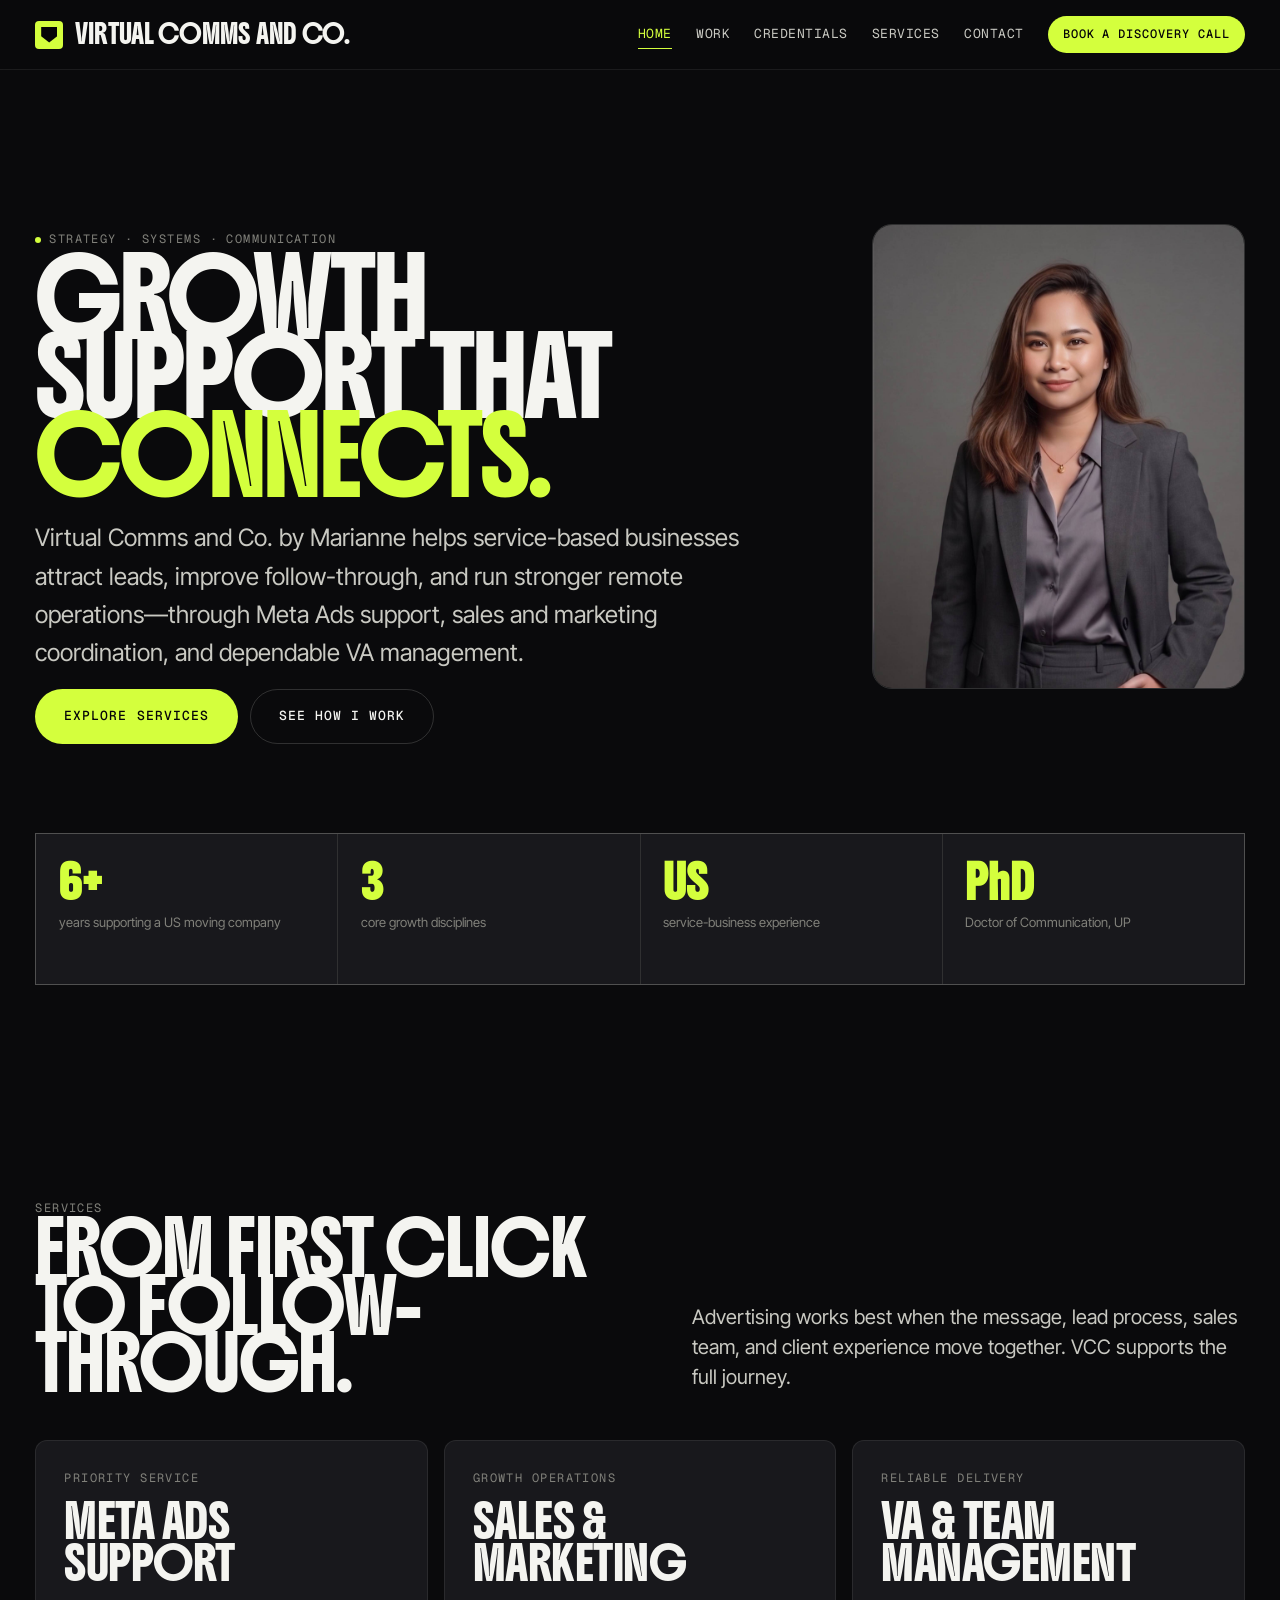
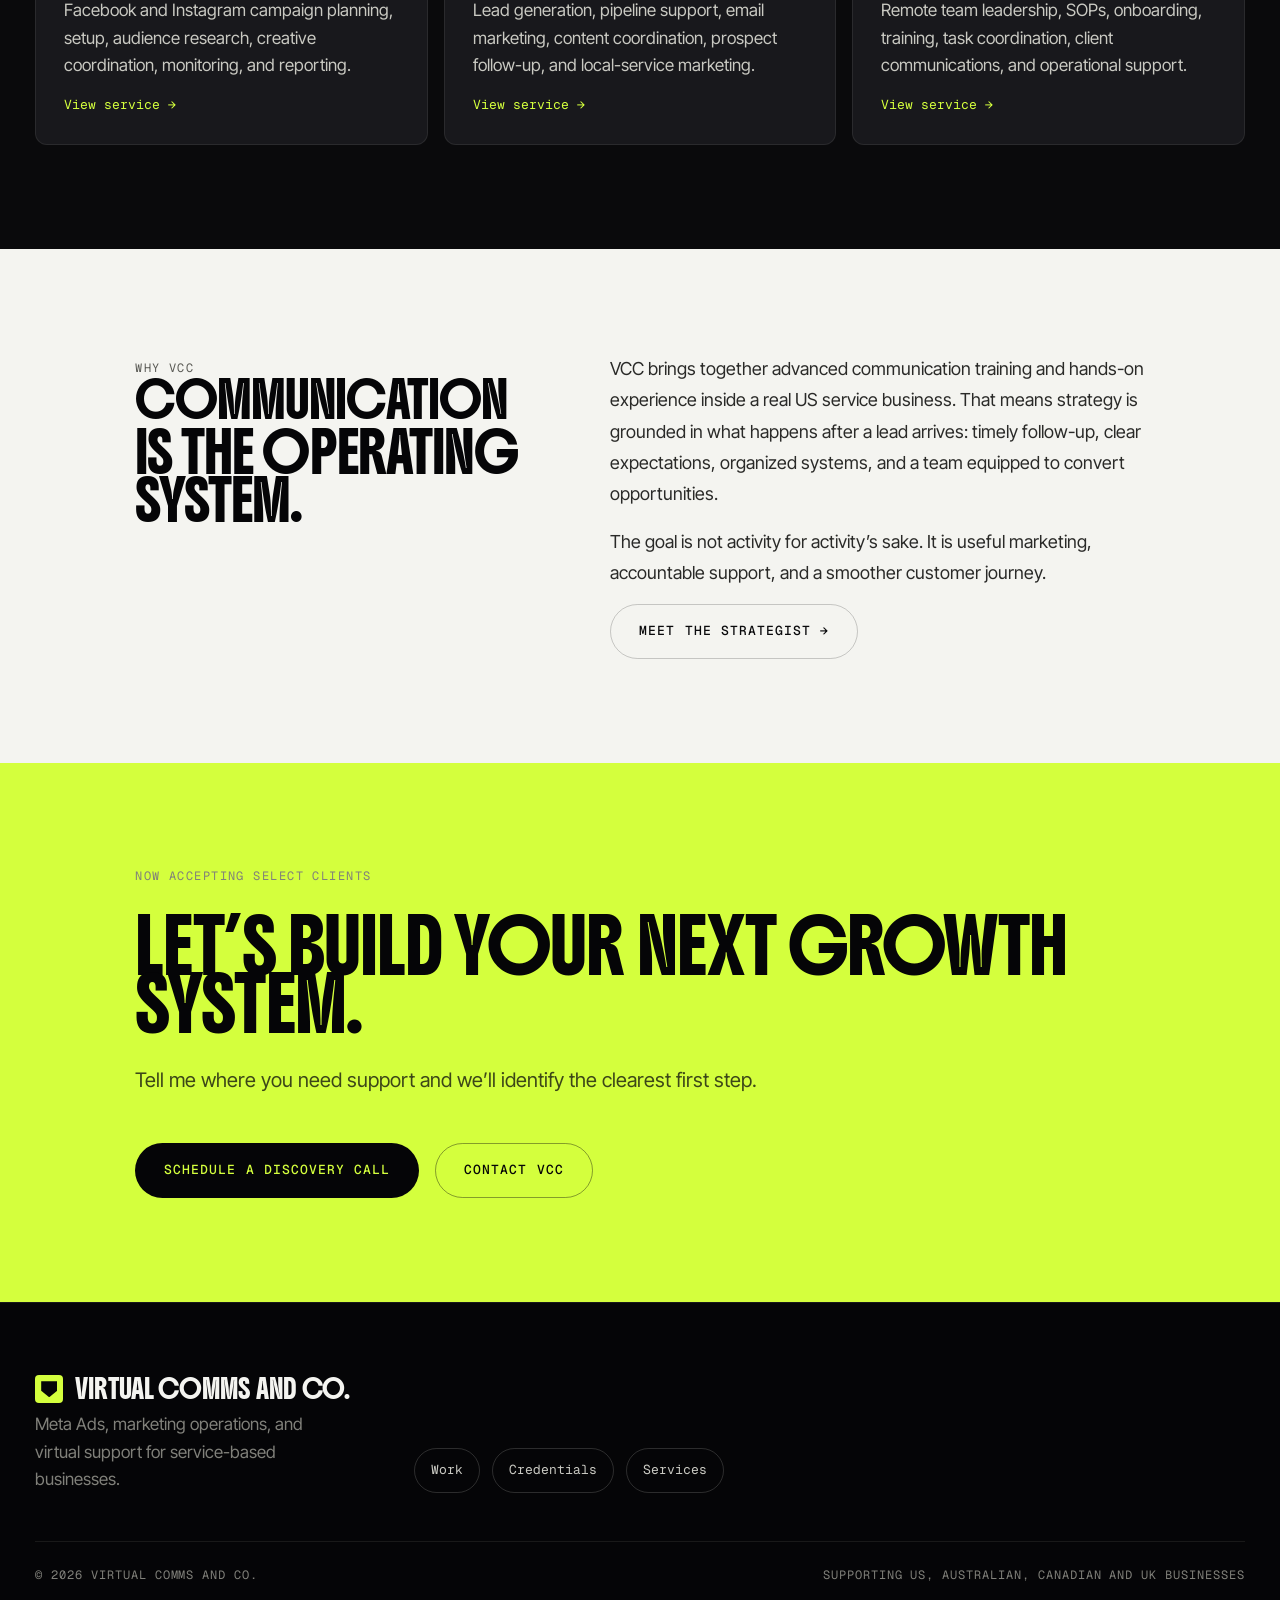
==== index.html @ 88d4335c "Virtual Comms and Co Website Virtual Comms and Co. by Marianne helps service-based businesses attrac" ====
<!doctype html><html lang="en"><head>
<meta charset="utf-8"><meta name="viewport" content="width=device-width,initial-scale=1">
<title>Virtual Comms and Co. | Meta Ads, Marketing & VA Support</title>
<meta name="description" content="Virtual Comms and Co. by Marianne helps service businesses grow through Meta Ads support, sales and marketing operations, lead generation, and reliable virtual assistance.">
<link rel="preconnect" href="https://fonts.googleapis.com"><link rel="preconnect" href="https://fonts.gstatic.com" crossorigin>
<link rel="stylesheet" href="https://fonts.googleapis.com/css2?family=Boldonse&family=Inter+Tight:wght@400;500;600;700&family=Geist+Mono:wght@400;500&display=swap">
<link rel="stylesheet" href="assets/css/styles.css?v=18"></head><body>
<a class="skip-link" href="#main">Skip to content</a>
<header class="site-header"><div class="container container--wide"><nav class="nav" aria-label="Primary">
<a class="brand" href="index.html"><span class="brand-mark" aria-hidden="true"></span> Virtual Comms and Co.</a>
<div class="nav-links"><a href="index.html" aria-current="page">Home</a><a href="work.html">Work</a><a href="studio.html">Credentials</a><a href="services.html">Services</a><a href="contact.html">Contact</a></div>
<div class="nav-cta-row"><a href="services.html#inquiry" class="btn btn--primary btn--sm">Book a discovery call</a><button class="nav-toggle" aria-label="Open menu" aria-expanded="false" aria-controls="mobile-drawer"><span aria-hidden="true"></span></button></div>
</nav></div></header>
<div class="mobile-drawer" id="mobile-drawer" aria-hidden="true"><button class="drawer-close" aria-label="Close menu">Close</button><a href="index.html">Home</a><a href="work.html">Work</a><a href="studio.html">Credentials</a><a href="services.html">Services</a><a href="contact.html">Contact</a></div>
<main id="main">
<section class="vcc-hero home-hero"><div class="container container--wide"><div class="vcc-hero-grid">
<div><span class="eyebrow"><span class="dot"></span>Strategy · systems · communication</span><h1 class="vcc-title">Growth support that <span class="lime">connects.</span></h1><p class="vcc-lead">Virtual Comms and Co. by Marianne helps service-based businesses attract leads, improve follow-through, and run stronger remote operations—through Meta Ads support, sales and marketing coordination, and dependable VA management.</p><div class="hero-cta-row"><a class="btn btn--primary btn--lg" href="services.html">Explore services</a><a class="btn btn--ghost btn--lg" href="work.html">See how I work</a></div></div>
<aside class="vcc-visual"><img class="vcc-hero-photo" src="assets/img/work-still-1.jpg" alt="Professional portrait of Marianne Cabral in a charcoal suit"><div class="vcc-proof" aria-label="Experience highlights"><div><strong>6+</strong><span>years supporting a US moving company</span></div><div><strong>3</strong><span>core growth disciplines</span></div><div><strong>US</strong><span>service-business experience</span></div><div><strong>PhD</strong><span>Doctor of Communication, UP</span></div></div></aside>
</div></div></section>
<section><div class="container container--wide"><div class="section-head"><div><span class="eyebrow">Services</span><h2>From first click<br>to follow-through.</h2></div><p class="lede">Advertising works best when the message, lead process, sales team, and client experience move together. VCC supports the full journey.</p></div>
<div class="vcc-card-grid">
<a class="vcc-card reveal" href="services.html#meta"><span class="label">Priority service</span><h3>Meta Ads Support</h3><p>Facebook and Instagram campaign planning, setup, audience research, creative coordination, monitoring, and reporting.</p><span class="card-link">View service →</span></a>
<a class="vcc-card reveal" href="services.html#marketing"><span class="label">Growth operations</span><h3>Sales & Marketing</h3><p>Lead generation, pipeline support, email marketing, content coordination, prospect follow-up, and local-service marketing.</p><span class="card-link">View service →</span></a>
<a class="vcc-card reveal" href="services.html#va"><span class="label">Reliable delivery</span><h3>VA & Team Management</h3><p>Remote team leadership, SOPs, onboarding, training, task coordination, client communications, and operational support.</p><span class="card-link">View service →</span></a>
</div></div></section>
<section class="tile-section"><div class="container container--narrow"><div class="chapter-grid"><div><span class="label">Why VCC</span><h2 class="communication-heading"><span class="keep-word">Communication</span><span class="heading-line">is the operating system.</span></h2></div><div class="chapter-body"><p>VCC brings together advanced communication training and hands-on experience inside a real US service business. That means strategy is grounded in what happens after a lead arrives: timely follow-up, clear expectations, organized systems, and a team equipped to convert opportunities.</p><p>The goal is not activity for activity’s sake. It is useful marketing, accountable support, and a smoother customer journey.</p><a class="btn btn--ghost-on-tile btn--lg" href="studio.html">Meet the strategist →</a></div></div></div></section>
<section class="closing-cta"><div class="container container--narrow"><span class="label">Now accepting select clients</span><h2>Let’s build your next growth system.</h2><p class="lede">Tell me where you need support and we’ll identify the clearest first step.</p><div class="cta-row"><a class="btn btn--dark btn--lg" href="services.html#inquiry">Schedule a discovery call</a><a class="btn btn--ghost btn--lg" href="contact.html">Contact VCC</a></div></div></section>
</main>
<footer class="site-footer"><div class="container container--wide"><div class="footer-top"><div><span class="brand"><span class="brand-mark"></span> Virtual Comms and Co.</span><p class="vcc-footer-note">Meta Ads, marketing operations, and virtual support for service-based businesses.</p></div><div class="tool-cloud"><a class="tool-chip" href="work.html">Work</a><a class="tool-chip" href="studio.html">Credentials</a><a class="tool-chip" href="services.html">Services</a></div></div><div class="footer-bottom"><span>© 2026 Virtual Comms and Co.</span><span>Supporting US, Australian, Canadian and UK businesses</span></div></div></footer>
<script src="assets/js/site.js?v=3" defer></script></body></html>
---- assets/css/styles.css ----
/* ============================================================================
   Brivon — Modern Photography Studio HTML Template
   Free template by html.design.
   Visual direction: editorial-brutalist photography studio. Near-black ground
   throughout (#0A0A0C), paper-ivory text (#F4F4F0), one electric lime accent
   (#D4FF3D) used sparingly on tags, hover states, and signature micro-elements.
   Display in Boldonse (heavy condensed display, line-height 1.25), body in
   Inter Tight, captions in Geist Mono. Designed for commercial photographers,
   editorial studios, documentary teams, and visual-arts producers.
   No editorial serif, no cream zone, no warm earth — palette is intentionally
   cool-dark with one saturated accent.
   ============================================================================ */

/* ---------- 1. Tokens ---------------------------------------------------- */
:root {
  /* Palette — charcoal ground + electric lime accent.
     Distinct from every shipped html.design template. */
  --ink-000:        #050507;          /* deepest — used behind hero photo */
  --ink-deep:       #0A0A0C;          /* primary surface, body bg */
  --ink:            #111114;          /* default cards / sections */
  --ink-card:       #18181C;          /* elevated card body */
  --ink-elev:       #232328;          /* hover / next elevation */
  --ink-line:       rgba(244, 244, 240, 0.08);
  --ink-line-soft:  rgba(244, 244, 240, 0.04);
  --ink-rule:       rgba(244, 244, 240, 0.16);

  --paper:          #F4F4F0;          /* primary text on dark */
  --paper-soft:     #C9C9C2;          /* secondary text */
  --paper-mute:     #80807A;          /* tertiary / captions */
  --paper-deep:     #5A5A55;          /* hairlines / quiet labels */
  --paper-tile:     #F4F4F0;          /* reverse-tile background */
  --paper-tile-2:   #E5E5DE;          /* alt reverse tile */

  --lime:           #D4FF3D;          /* signature accent — electric lime */
  --lime-soft:      #E2FF73;          /* lighter variant */
  --lime-deep:      #9CCB1F;          /* hover / pressed */
  --lime-glow:      rgba(212, 255, 61, 0.20);

  --cobalt:         #1A2EFF;          /* tiny secondary — used once on prints CTA hover only */

  /* Semantic surfaces */
  --bg:             var(--ink-deep);
  --bg-alt:         var(--ink-000);
  --bg-card:        var(--ink-card);
  --bg-elev:        var(--ink-elev);
  --bg-tile:        var(--paper-tile);   /* reverse-mode sections */

  --fg:             var(--paper);
  --fg-soft:        var(--paper-soft);
  --fg-mute:        var(--paper-mute);
  --fg-deep:        var(--paper-deep);
  --fg-on-tile:     var(--ink-deep);
  --fg-on-tile-mute:#5A5A55;

  --rule:           var(--ink-line);
  --rule-strong:    var(--ink-rule);
  --rule-lime:      rgba(212, 255, 61, 0.35);

  --primary:        var(--lime);
  --primary-deep:   var(--lime-deep);
  --accent:         var(--lime);

  /* Typography — Boldonse display, Inter Tight body, Geist Mono captions.
     Per memory: Boldonse needs line-height 1.25 minimum, never below 1.15. */
  --font-display:   'Boldonse', 'Inter Tight', system-ui, -apple-system, sans-serif;
  --font-body:      'Inter Tight', system-ui, -apple-system, 'Segoe UI', Roboto, sans-serif;
  --font-mono:      'Geist Mono', 'IBM Plex Mono', ui-monospace, 'SF Mono', Menlo, Consolas, monospace;

  --text-xs:    0.75rem;
  --text-sm:    0.8125rem;
  --text-base:  clamp(1rem, 0.94rem + 0.28vw, 1.0625rem);
  --text-lg:    clamp(1.125rem, 1rem + 0.45vw, 1.25rem);
  --text-xl:    clamp(1.25rem, 1.1rem + 0.6vw, 1.5rem);
  --text-2xl:   clamp(1.5rem, 1.25rem + 0.95vw, 2rem);
  --text-3xl:   clamp(1.875rem, 1.45rem + 1.7vw, 2.75rem);
  --text-4xl:   clamp(2.5rem, 1.75rem + 2.6vw, 4rem);
  --text-5xl:   clamp(2.8rem, 1.9rem + 3.4vw, 4.75rem);
  --text-mega:  clamp(2.5rem, 1.6rem + 3vw, 4.5rem);

  /* Spacing */
  --space-1:  0.25rem;
  --space-2:  0.5rem;
  --space-3:  0.75rem;
  --space-4:  1rem;
  --space-5:  1.5rem;
  --space-6:  2rem;
  --space-7:  3rem;
  --space-8:  4.5rem;
  --space-9:  6.5rem;
  --space-10: 9rem;
  --space-11: 12rem;

  --radius-xs:  4px;
  --radius-sm:  8px;
  --radius:     12px;
  --radius-lg:  20px;
  --radius-xl:  28px;
  --radius-2xl: 40px;
  --radius-full: 999px;

  --container:        1340px;
  --container-wide:   1480px;
  --container-narrow: 1080px;
  --gutter:           clamp(1.25rem, 1rem + 1.5vw, 2.25rem);

  --shadow-xs:  0 1px 2px rgba(0, 0, 0, 0.45);
  --shadow-sm:  0 4px 12px rgba(0, 0, 0, 0.4);
  --shadow:     0 16px 36px -12px rgba(0, 0, 0, 0.55);
  --shadow-md:  0 24px 56px -18px rgba(0, 0, 0, 0.55);
  --shadow-lg:  0 48px 96px -32px rgba(0, 0, 0, 0.6);
  --shadow-lime: 0 22px 60px -22px rgba(212, 255, 61, 0.25);

  --ease-out:    cubic-bezier(0.16, 1, 0.3, 1);
  --ease-in-out: cubic-bezier(0.65, 0, 0.35, 1);
  --dur-fast:   180ms;
  --dur-base:   320ms;
  --dur-slow:   620ms;
}

/* VCC portfolio additions */
.vcc-hero { padding-top: clamp(7rem, 12vw, 11rem); }
.vcc-hero-grid { display:grid; grid-template-columns:minmax(0,1.35fr) minmax(280px,.65fr); gap:var(--space-8); align-items:end; }
.vcc-title { font-family:var(--font-display); font-size:clamp(3rem,8vw,7.8rem); line-height:1.03; letter-spacing:-.045em; margin:.5rem 0 1.5rem; }
.vcc-title .lime { color:var(--lime); }
.vcc-lead { max-width:760px; font-size:var(--text-xl); color:var(--fg-soft); }
.vcc-proof { display:grid; grid-template-columns:repeat(2,1fr); gap:1px; background:var(--rule-strong); border:1px solid var(--rule-strong); }
.vcc-proof div { background:var(--ink-card); padding:1.4rem; }
.vcc-proof strong { display:block; font-family:var(--font-display); font-size:2rem; color:var(--lime); }
.vcc-proof span { color:var(--fg-mute); font-size:var(--text-sm); }
.vcc-visual { display:grid; gap:1rem; min-width:0; }
.vcc-hero-photo { width:100%; height:clamp(360px,50vw,620px); object-fit:cover; object-position:center 25%; border-radius:var(--radius-lg); border:1px solid var(--rule-strong); }
.vcc-card-grid { display:grid; grid-template-columns:repeat(3,minmax(0,1fr)); gap:1rem; }
.vcc-card { display:flex; flex-direction:column; min-height:300px; padding:1.75rem; background:var(--ink-card); border:1px solid var(--rule); border-radius:var(--radius); transition:transform var(--dur-base) var(--ease-out), border-color var(--dur-base); }
.vcc-card:hover { transform:translateY(-4px); border-color:var(--rule-lime); }
.vcc-card h3 { margin:.8rem 0; font-size:var(--text-2xl); }
.vcc-card p { color:var(--fg-soft); }
.vcc-card .card-link { margin-top:auto; color:var(--lime); font-family:var(--font-mono); font-size:var(--text-sm); }
.service-choice { position:relative; cursor:pointer; }
.service-choice input { position:absolute; opacity:0; pointer-events:none; }
.service-choice:has(input:checked) { border-color:var(--lime); box-shadow:0 0 0 2px var(--lime-glow); }
.service-choice:has(input:checked)::after { content:'Selected'; position:absolute; top:1rem; right:1rem; padding:.3rem .6rem; border-radius:999px; background:var(--lime); color:var(--ink); font:500 .7rem var(--font-mono); text-transform:uppercase; }
.vcc-split { display:grid; grid-template-columns:.8fr 1.2fr; gap:var(--space-8); align-items:start; }
.vcc-list { list-style:none; padding:0; margin:0; border-top:1px solid var(--rule-strong); }
.vcc-list li { display:grid; grid-template-columns:2rem 1fr; gap:1rem; padding:1.25rem 0; border-bottom:1px solid var(--rule); }
.vcc-list b { color:var(--lime); font-family:var(--font-mono); }
.testimonial-grid { display:grid; grid-template-columns:repeat(2,1fr); gap:1rem; }
.testimonial { padding:2rem; border-radius:var(--radius); background:var(--paper-tile); color:var(--ink); }
.testimonial blockquote { margin:0 0 1.5rem; font-size:var(--text-xl); line-height:1.45; }
.testimonial cite { font:500 var(--text-sm) var(--font-mono); text-transform:uppercase; }
.review-gallery { display:grid; grid-template-columns:repeat(3,minmax(0,1fr)); gap:1rem; align-items:start; }
.review-card { margin:0; min-width:0; border:1px solid var(--rule); border-radius:var(--radius); overflow:hidden; background:var(--ink-card); }
.review-card img { width:100%; height:auto; object-fit:contain; background:var(--ink-card); }
.review-card figcaption { padding:1rem; color:var(--fg-soft); font-size:var(--text-sm); }
.review-card--wide { grid-column:span 2; }
.review-card--wide img { width:100%; }
.review-crop { position:relative; overflow:hidden; background:#fff; }
.review-crop img { position:absolute; left:0; width:100%; max-width:none; height:auto; object-fit:initial; }
.crop--robin { aspect-ratio:3.45; }
.crop--robin img { top:0; transform:translateY(-48%); }
.crop--jeff { aspect-ratio:3.55; }
.crop--jeff img { top:0; transform:translateY(-8%); }
.crop--jerome { aspect-ratio:3.15; }
.crop--jerome img { top:0; transform:translateY(-51%); }
.crop--jessica { aspect-ratio:2.65; }
.crop--jessica img { top:0; transform:translateY(-7%); }
.crop--stuart { aspect-ratio:2.45; }
.crop--stuart img { top:0; transform:translateY(-7%); }
.tool-cloud { display:flex; flex-wrap:wrap; gap:.65rem; }
.tool-chip { padding:.65rem .9rem; border:1px solid var(--rule-strong); border-radius:999px; color:var(--fg-soft); font-family:var(--font-mono); font-size:var(--text-sm); }
.credential-grid { display:grid; grid-template-columns:repeat(2,1fr); gap:1rem; }
.credential { padding:1.5rem; border-left:3px solid var(--lime); background:var(--ink-card); }
.credential small { color:var(--fg-mute); font-family:var(--font-mono); }
.brand-logo { width:min(250px,55vw); margin-bottom:1.5rem; }
.logo-grid { display:grid; grid-template-columns:repeat(4,minmax(0,1fr)); gap:1rem; }
.logo-card { min-height:150px; padding:1rem; display:flex; flex-direction:column; justify-content:center; align-items:center; gap:.8rem; text-align:center; border:1px solid var(--rule); border-radius:var(--radius); background:var(--paper); color:var(--ink); }
.logo-card img { width:100%; height:72px; object-fit:contain; }
.logo-card span { font:500 var(--text-xs) var(--font-mono); text-transform:uppercase; }
.certificate-list { display:grid; grid-template-columns:repeat(2,1fr); gap:.75rem; }
.certificate-link { display:flex; justify-content:space-between; gap:1rem; padding:1rem 1.2rem; border:1px solid var(--rule); border-radius:var(--radius-xs); color:var(--fg-soft); }
.certificate-link span:first-child { min-width:0; overflow-wrap:anywhere; }
.certificate-link:hover { border-color:var(--lime); color:var(--lime); }
.inquiry-wrap { display:grid; grid-template-columns:.8fr 1.2fr; gap:var(--space-7); align-items:start; }
.vcc-form { padding:clamp(1.5rem,4vw,3rem); background:var(--ink-card); border:1px solid var(--rule-strong); border-radius:var(--radius-lg); }
.form-grid { display:grid; grid-template-columns:repeat(2,1fr); gap:1rem; }
.field { display:flex; flex-direction:column; gap:.45rem; }
.field--full { grid-column:1/-1; }
.field label { font:500 var(--text-xs) var(--font-mono); letter-spacing:.08em; text-transform:uppercase; color:var(--fg-mute); }
.field input,.field select,.field textarea { width:100%; padding:.9rem 1rem; border:1px solid var(--rule-strong); border-radius:var(--radius-xs); background:var(--ink); color:var(--fg); }
.field textarea { min-height:140px; resize:vertical; }
.form-note,.form-status { color:var(--fg-mute); font-size:var(--text-sm); }
.form-status { color:var(--lime); min-height:1.5em; }
.vcc-footer-note { max-width:480px; color:var(--fg-mute); }
@media (max-width:900px) {
  .vcc-hero-grid,.vcc-split,.inquiry-wrap { grid-template-columns:1fr; }
  .vcc-card-grid { grid-template-columns:1fr 1fr; }
  .logo-grid { grid-template-columns:repeat(3,1fr); }
  .review-gallery { grid-template-columns:repeat(2,1fr); }
}
@media (max-width:620px) {
  .vcc-card-grid,.testimonial-grid,.credential-grid,.form-grid { grid-template-columns:1fr; }
  .field--full { grid-column:auto; }
  .vcc-card { min-height:250px; }
  .logo-grid,.certificate-list { grid-template-columns:1fr 1fr; }
  .review-gallery { grid-template-columns:1fr; }
  .review-card--wide { grid-column:auto; }
  .vcc-title { overflow-wrap:anywhere; }
}

/* ---------- 2. Reset / base --------------------------------------------- */
*, *::before, *::after { box-sizing: border-box; }
html { -webkit-text-size-adjust: 100%; scroll-behavior: smooth; background: var(--bg); }
body {
  margin: 0;
  background: var(--bg);
  color: var(--fg);
  font-family: var(--font-body);
  font-size: var(--text-base);
  line-height: 1.6;
  -webkit-font-smoothing: antialiased;
  -moz-osx-font-smoothing: grayscale;
  text-rendering: optimizeLegibility;
}
img, svg, video { max-width: 100%; height: auto; display: block; }
a { color: inherit; text-decoration: none; }
button { font: inherit; cursor: pointer; background: none; border: 0; color: inherit; }
input, textarea, select { font: inherit; color: inherit; }
:focus-visible {
  outline: 2px solid var(--lime);
  outline-offset: 3px;
  border-radius: 2px;
}

::selection { background: var(--lime); color: var(--ink-000); }

.skip-link {
  position: absolute; left: -9999px; top: 0;
  background: var(--lime); color: var(--ink-000);
  padding: var(--space-3) var(--space-5);
  font-family: var(--font-mono);
  font-size: var(--text-sm);
  z-index: 999;
}
.skip-link:focus { left: var(--space-4); top: var(--space-4); }

/* ---------- 3. Layout ---------------------------------------------------- */
.container {
  width: 100%;
  max-width: var(--container);
  margin-inline: auto;
  padding-inline: var(--gutter);
}
.container--wide   { max-width: var(--container-wide); }
.container--narrow { max-width: var(--container-narrow); }

section { padding-block: var(--space-9); }
section.compact  { padding-block: var(--space-7); }
section.snug     { padding-block: var(--space-8); }

.grid { display: grid; gap: var(--space-6); }
.flex { display: flex; }
.center-row { display: flex; align-items: center; gap: var(--space-4); }

/* ---------- 4. Typography ----------------------------------------------- */
.eyebrow {
  font-family: var(--font-mono);
  font-size: var(--text-xs);
  letter-spacing: 0.12em;
  text-transform: uppercase;
  color: var(--fg-mute);
  display: inline-flex;
  align-items: center;
  gap: var(--space-2);
}
.eyebrow .dot {
  width: 6px; height: 6px;
  background: var(--lime);
  border-radius: 50%;
  display: inline-block;
}
.eyebrow--on-tile { color: var(--fg-on-tile-mute); }

h1, h2, h3, h4 {
  font-family: var(--font-display);
  font-weight: 400;
  letter-spacing: -0.015em;
  margin: 0;
  /* Per memory: Boldonse-class display fonts require >= 1.2 line-height. */
  line-height: 1.25;
  text-transform: uppercase;
}
h1 { font-size: var(--text-5xl); line-height: 1.22; }
h2 { font-size: var(--text-4xl); line-height: 1.25; }
h3 { font-size: var(--text-2xl); line-height: 1.3; }
h4 { font-size: var(--text-xl); line-height: 1.32; }

p { margin: 0 0 var(--space-4); }
p:last-child { margin-bottom: 0; }

.lede {
  font-size: var(--text-lg);
  line-height: 1.5;
  color: var(--fg-soft);
  max-width: 62ch;
}

.mono {
  font-family: var(--font-mono);
  font-size: var(--text-sm);
  letter-spacing: 0.04em;
}

.label {
  font-family: var(--font-mono);
  font-size: var(--text-xs);
  text-transform: uppercase;
  letter-spacing: 0.12em;
  color: var(--fg-mute);
}
.label--lime { color: var(--lime); }

/* ---------- 5. Header / Nav --------------------------------------------- */
.site-header {
  position: sticky;
  top: 0;
  z-index: 50;
  background: rgba(10, 10, 12, 0.78);
  backdrop-filter: saturate(140%) blur(14px);
  -webkit-backdrop-filter: saturate(140%) blur(14px);
  border-bottom: 1px solid var(--rule);
}
.nav {
  display: flex;
  align-items: center;
  gap: var(--space-5);
  padding-block: var(--space-4);
}
.brand {
  display: inline-flex;
  align-items: center;
  gap: var(--space-3);
  font-family: var(--font-display);
  font-size: 1.125rem;
  letter-spacing: -0.005em;
  text-transform: uppercase;
}
.brand-mark {
  width: 28px; height: 28px;
  background: var(--lime);
  display: inline-block;
  position: relative;
  border-radius: 4px;
}
.brand-mark::after {
  content: '';
  position: absolute;
  inset: 6px;
  background: var(--ink-000);
  clip-path: polygon(0 0, 100% 0, 100% 60%, 50% 100%, 0 60%);
}
.nav-links {
  display: flex;
  gap: var(--space-5);
  margin-inline-start: auto;
  font-family: var(--font-mono);
  font-size: var(--text-sm);
  letter-spacing: 0.04em;
  text-transform: uppercase;
}
.nav-links a {
  color: var(--fg-soft);
  padding-block: 4px;
  border-bottom: 1px solid transparent;
  transition: color var(--dur-fast) var(--ease-out), border-color var(--dur-fast) var(--ease-out);
}
.nav-links a:hover { color: var(--fg); border-bottom-color: var(--lime); }
.nav-links a[aria-current="page"] { color: var(--lime); border-bottom-color: var(--lime); }
.nav-cta-row { display: flex; gap: var(--space-3); align-items: center; }
.nav-toggle {
  display: none;
  width: 40px; height: 40px;
  align-items: center; justify-content: center;
  border: 1px solid var(--rule-strong);
  border-radius: 8px;
}
.nav-toggle span {
  width: 18px; height: 2px; background: var(--fg);
  position: relative;
}
.nav-toggle span::before, .nav-toggle span::after {
  content: ''; position: absolute; left: 0; right: 0;
  height: 2px; background: var(--fg);
}
.nav-toggle span::before { top: -6px; }
.nav-toggle span::after  { top: 6px; }

.mobile-drawer {
  position: fixed;
  inset: 0;
  background: var(--ink-000);
  z-index: 200;
  padding: var(--space-7) var(--gutter);
  display: none;
  flex-direction: column;
  gap: var(--space-5);
  font-family: var(--font-display);
  font-size: var(--text-2xl);
  text-transform: uppercase;
}
.mobile-drawer.open { display: flex; }
.mobile-drawer a { color: var(--fg); }
.mobile-drawer a:hover { color: var(--lime); }
.drawer-close {
  align-self: flex-end;
  font-family: var(--font-mono);
  font-size: var(--text-sm);
  letter-spacing: 0.12em;
  text-transform: uppercase;
  color: var(--fg-mute);
}

/* ---------- 6. Buttons -------------------------------------------------- */
.btn {
  display: inline-flex;
  align-items: center;
  gap: var(--space-2);
  padding: 12px 20px;
  border-radius: var(--radius-full);
  font-family: var(--font-mono);
  font-size: var(--text-sm);
  letter-spacing: 0.08em;
  text-transform: uppercase;
  font-weight: 500;
  border: 1px solid transparent;
  transition: background var(--dur-fast) var(--ease-out),
              color var(--dur-fast) var(--ease-out),
              border-color var(--dur-fast) var(--ease-out),
              transform var(--dur-fast) var(--ease-out);
  white-space: nowrap;
}
.btn--primary {
  background: var(--lime);
  color: var(--ink-000);
}
.btn--primary:hover { background: var(--lime-soft); transform: translateY(-1px); }
.btn--ghost {
  background: transparent;
  color: var(--fg);
  border-color: var(--rule-strong);
}
.btn--ghost:hover { border-color: var(--lime); color: var(--lime); }
.btn--ghost-on-tile {
  background: transparent;
  color: var(--fg-on-tile);
  border-color: rgba(10,10,12,0.2);
}
.btn--ghost-on-tile:hover { border-color: var(--ink-000); }
.btn--dark {
  background: var(--ink-000);
  color: var(--paper);
}
.btn--dark:hover { background: var(--ink-elev); }
.btn--sm { padding: 8px 14px; font-size: var(--text-xs); }
.btn--lg { padding: 16px 28px; }
.btn .arrow { transition: transform var(--dur-fast) var(--ease-out); }
.btn:hover .arrow { transform: translateX(3px); }

/* ---------- 7. Hero ----------------------------------------------------- */
.hero {
  padding-block: var(--space-8) var(--space-9);
  background:
    radial-gradient(900px 460px at 88% 0%, var(--lime-glow), transparent 60%),
    radial-gradient(900px 520px at 0% 100%, rgba(26, 46, 255, 0.10), transparent 60%),
    var(--bg);
  position: relative;
  overflow: hidden;
}
.hero-grid {
  display: grid;
  grid-template-columns: minmax(0, 1.05fr) minmax(0, 1fr);
  gap: var(--space-8);
  align-items: center;
}
.hero-text > * + * { margin-top: var(--space-5); }
.hero-headline {
  font-size: var(--text-mega);
  line-height: 1.15;
  text-transform: uppercase;
  letter-spacing: -0.018em;
}
.hero-headline .lime { color: var(--lime); }
.hero-headline .slash { color: var(--paper-mute); font-weight: 400; }
.hero-sub {
  color: var(--fg-soft);
  font-size: var(--text-lg);
  line-height: 1.55;
  max-width: 56ch;
}
.hero-cta-row {
  display: flex;
  flex-wrap: wrap;
  gap: var(--space-3);
}
.hero-meta {
  display: flex;
  flex-wrap: wrap;
  gap: var(--space-5);
  color: var(--fg-mute);
  font-family: var(--font-mono);
  font-size: var(--text-sm);
  letter-spacing: 0.04em;
  padding-top: var(--space-3);
  border-top: 1px solid var(--rule);
  margin-top: var(--space-6);
}
.hero-meta strong { color: var(--fg); font-weight: 500; }

.hero-media {
  position: relative;
  justify-self: end;
  width: 100%;
  max-width: 640px;
  aspect-ratio: 4 / 5;
  border-radius: var(--radius-lg);
  overflow: hidden;
  box-shadow: var(--shadow-lg);
  isolation: isolate;
}
.hero-media img {
  width: 100%; height: 100%;
  object-fit: cover;
  filter: contrast(1.05) saturate(0.9);
}
.floating-tag {
  position: absolute;
  background: var(--ink-000);
  border: 1px solid var(--rule-strong);
  border-radius: var(--radius);
  padding: var(--space-3) var(--space-4);
  font-family: var(--font-mono);
  font-size: var(--text-xs);
  letter-spacing: 0.08em;
  text-transform: uppercase;
  color: var(--fg);
  display: flex;
  align-items: center;
  gap: var(--space-2);
  box-shadow: var(--shadow);
}
.floating-tag .pill {
  background: var(--lime);
  color: var(--ink-000);
  padding: 2px 8px;
  border-radius: var(--radius-full);
  font-size: 0.75rem;
  letter-spacing: 0.06em;
}
.ft-top    { top: 16px; left: 16px; }
.ft-bottom { bottom: 16px; right: 16px; }
.ft-mid-r  { top: 50%; right: 16px; transform: translateY(-50%); }

/* ---------- 8. Stat strip ---------------------------------------------- */
.stat-strip {
  display: grid;
  grid-template-columns: repeat(4, 1fr);
  gap: 0;
  border-block: 1px solid var(--rule);
  margin-top: var(--space-7);
}
.stat-cell {
  padding: var(--space-6) var(--space-5);
  border-inline-end: 1px solid var(--rule);
  display: flex;
  flex-direction: column;
  gap: var(--space-3);
}
.stat-cell:last-child { border-inline-end: 0; }
.stat-num {
  font-family: var(--font-display);
  font-size: var(--text-4xl);
  line-height: 1.1;
  text-transform: uppercase;
  letter-spacing: -0.018em;
}
.stat-num .lime { color: var(--lime); }
.stat-label {
  font-family: var(--font-mono);
  font-size: var(--text-xs);
  letter-spacing: 0.12em;
  text-transform: uppercase;
  color: var(--fg-mute);
}

/* ---------- 9. Section headers ----------------------------------------- */
.section-head {
  display: grid;
  grid-template-columns: minmax(0, 1.1fr) minmax(0, 1fr);
  gap: var(--space-7);
  align-items: end;
  margin-bottom: var(--space-7);
}
.section-head h2 {
  font-size: var(--text-4xl);
  line-height: 1.22;
  text-transform: uppercase;
  letter-spacing: -0.018em;
}
.section-head .lede { max-width: 48ch; }

/* ---------- 10. Work grid (selected work, archive) --------------------- */
.work-grid {
  display: grid;
  grid-template-columns: repeat(12, 1fr);
  gap: var(--space-6);
}
.work-item {
  position: relative;
  display: block;
  border-radius: var(--radius-lg);
  overflow: hidden;
  background: var(--bg-card);
  isolation: isolate;
}
.work-item .wm {
  position: relative;
  width: 100%;
  aspect-ratio: 4 / 5;
  overflow: hidden;
}
.work-item img {
  width: 100%; height: 100%;
  object-fit: cover;
  transition: transform var(--dur-slow) var(--ease-out), filter var(--dur-base) var(--ease-out);
}
.work-item:hover img { transform: scale(1.04); filter: contrast(1.05); }
.work-item .wm-pill {
  position: absolute;
  top: 14px; left: 14px;
  background: var(--ink-000);
  color: var(--paper);
  padding: 4px 10px;
  border-radius: var(--radius-full);
  font-family: var(--font-mono);
  font-size: var(--text-xs);
  letter-spacing: 0.08em;
  text-transform: uppercase;
}
.work-item .wm-arrow {
  position: absolute;
  bottom: 14px; right: 14px;
  width: 40px; height: 40px;
  background: var(--lime);
  color: var(--ink-000);
  border-radius: var(--radius-full);
  display: flex; align-items: center; justify-content: center;
  transition: transform var(--dur-fast) var(--ease-out);
}
.work-item:hover .wm-arrow { transform: translate(2px, -2px); }
.work-meta {
  display: flex;
  align-items: center;
  justify-content: space-between;
  gap: var(--space-4);
  padding: var(--space-5);
  font-family: var(--font-mono);
}
.work-meta .wm-title {
  font-family: var(--font-display);
  font-size: var(--text-lg);
  text-transform: uppercase;
  letter-spacing: -0.005em;
  color: var(--fg);
}
.work-meta .wm-cap {
  font-size: var(--text-xs);
  letter-spacing: 0.08em;
  text-transform: uppercase;
  color: var(--fg-mute);
}

.work-item--xl  { grid-column: span 8; }
.work-item--lg  { grid-column: span 7; }
.work-item--md  { grid-column: span 5; }
.work-item--sm  { grid-column: span 4; }
.work-item--xl .wm { aspect-ratio: 16 / 11; }
.work-item--lg .wm { aspect-ratio: 4 / 3; }

/* ---------- 11. Reverse-mode tile (paper section) ---------------------- */
.tile-section {
  background: var(--bg-tile);
  color: var(--fg-on-tile);
  position: relative;
}
.tile-section .eyebrow { color: var(--fg-on-tile-mute); }
.tile-section .eyebrow .dot { background: var(--ink-000); }
.tile-section .lede { color: #2A2A28; }
.tile-section h1,
.tile-section h2,
.tile-section h3,
.tile-section h4 { color: var(--ink-000); }
.tile-section .label { color: var(--fg-on-tile-mute); }
.tile-section .mono  { color: #2A2A28; }
.tile-section .btn--ghost { color: var(--ink-000); border-color: rgba(10,10,12,0.25); }
.tile-section .btn--ghost:hover { border-color: var(--ink-000); }
.tile-section hr { border: 0; border-top: 1px solid rgba(10,10,12,0.15); }

/* ---------- 12. Chapter opener ----------------------------------------- */
.chapter {
  padding-block: var(--space-9);
}
.chapter-grid {
  display: grid;
  grid-template-columns: minmax(0, 1fr) minmax(0, 1.3fr);
  gap: var(--space-8);
  align-items: start;
}
.chapter-grid .label { margin-bottom: var(--space-4); }
.chapter-body p {
  font-size: var(--text-lg);
  line-height: 1.65;
  color: var(--fg-soft);
  max-width: 60ch;
}
.tile-section .chapter-body p { color: #2A2A28; }
.pull-quote {
  font-family: var(--font-display);
  font-size: var(--text-3xl);
  line-height: 1.3;
  text-transform: uppercase;
  letter-spacing: -0.01em;
  color: var(--fg);
  margin-block: var(--space-6);
  padding-inline-start: var(--space-5);
  border-inline-start: 3px solid var(--lime);
  max-width: 22ch;
}
.tile-section .pull-quote { color: var(--ink-000); border-color: var(--ink-000); }
.pull-quote cite {
  display: block;
  font-family: var(--font-mono);
  font-size: var(--text-xs);
  letter-spacing: 0.12em;
  text-transform: uppercase;
  color: var(--fg-mute);
  margin-top: var(--space-3);
  font-style: normal;
}

/* ---------- 13. Capability bento --------------------------------------- */
.cap-bento {
  display: grid;
  grid-template-columns: repeat(12, 1fr);
  gap: var(--space-5);
}
.cap-card {
  background: var(--bg-card);
  border: 1px solid var(--rule);
  border-radius: var(--radius-lg);
  padding: var(--space-6);
  display: flex;
  flex-direction: column;
  gap: var(--space-4);
  transition: border-color var(--dur-fast) var(--ease-out), background var(--dur-fast) var(--ease-out);
}
.cap-card:hover { border-color: var(--rule-lime); background: var(--ink-elev); }
.cap-card .label { color: var(--fg-mute); }
.cap-card h3 {
  font-size: var(--text-xl);
  line-height: 1.3;
  text-transform: uppercase;
}
.cap-card p { color: var(--fg-soft); }
.cap-card .cap-num {
  font-family: var(--font-mono);
  font-size: var(--text-xs);
  letter-spacing: 0.16em;
  text-transform: uppercase;
  color: var(--lime);
}
.cap-card--wide { grid-column: span 6; }
.cap-card--std  { grid-column: span 3; }
.cap-card--tall { grid-column: span 4; grid-row: span 2; aspect-ratio: 4 / 5; padding: 0; overflow: hidden; }
.cap-card--tall img { width: 100%; height: 100%; object-fit: cover; }
.cap-card--tall .cap-tall-meta {
  position: absolute;
  inset: auto 0 0 0;
  padding: var(--space-5);
  background: linear-gradient(180deg, transparent, rgba(10,10,12,0.85));
  color: var(--paper);
}
.cap-card--tall { position: relative; }

/* ---------- 14. Process / numbered steps ------------------------------- */
.process-grid {
  display: grid;
  grid-template-columns: repeat(4, 1fr);
  gap: var(--space-5);
  counter-reset: step;
}
.process-card {
  padding: var(--space-6);
  border: 1px solid var(--rule);
  border-radius: var(--radius);
  background: var(--bg-card);
  display: flex;
  flex-direction: column;
  gap: var(--space-3);
}
.process-card::before {
  counter-increment: step;
  content: "0" counter(step);
  font-family: var(--font-mono);
  font-size: var(--text-sm);
  letter-spacing: 0.12em;
  color: var(--lime);
}
.process-card h3 { font-size: var(--text-lg); text-transform: uppercase; }
.process-card p { color: var(--fg-soft); font-size: var(--text-base); }

/* ---------- 15. Split-image chapter ------------------------------------ */
.split {
  display: grid;
  grid-template-columns: minmax(0, 1fr) minmax(0, 1fr);
  gap: var(--space-8);
  align-items: center;
  padding-block: var(--space-9);
}
.split--reverse .split-text { order: 2; }
.split-text { display: flex; flex-direction: column; gap: var(--space-5); }
.split-text h2 { font-size: var(--text-3xl); line-height: 1.22; text-transform: uppercase; }
.split-text p { color: var(--fg-soft); font-size: var(--text-base); line-height: 1.6; }
.tile-section .split-text p { color: #2A2A28; }
.split-fact-list {
  list-style: none;
  margin: 0; padding: 0;
  border-top: 1px solid var(--rule);
}
.tile-section .split-fact-list { border-top-color: rgba(10,10,12,0.15); }
.split-fact-list li {
  display: grid;
  grid-template-columns: 130px 1fr;
  gap: var(--space-4);
  padding-block: var(--space-3);
  border-bottom: 1px solid var(--rule);
  font-size: var(--text-sm);
}
.tile-section .split-fact-list li { border-bottom-color: rgba(10,10,12,0.15); }
.split-fact-list li b {
  font-family: var(--font-mono);
  font-weight: 500;
  letter-spacing: 0.08em;
  text-transform: uppercase;
  color: var(--fg-mute);
}
.tile-section .split-fact-list li b { color: var(--fg-on-tile-mute); }
.split-img {
  position: relative;
  width: 100%;
  aspect-ratio: 4 / 5;
  border-radius: var(--radius-lg);
  overflow: hidden;
  isolation: isolate;
  box-shadow: var(--shadow-md);
}
.split-img img { width: 100%; height: 100%; object-fit: cover; }
.split-img .ft-corner {
  position: absolute;
  bottom: 14px; left: 14px;
  background: var(--lime);
  color: var(--ink-000);
  padding: 6px 10px;
  border-radius: var(--radius-sm);
  font-family: var(--font-mono);
  font-size: var(--text-xs);
  letter-spacing: 0.08em;
  text-transform: uppercase;
}

/* ---------- 16. Press / logo strip ------------------------------------- */
.press-strip {
  display: grid;
  grid-template-columns: 220px 1fr;
  gap: var(--space-7);
  align-items: center;
  padding-block: var(--space-7);
  border-block: 1px solid var(--rule);
}
.press-strip .label { font-size: var(--text-xs); }
.press-row {
  display: flex;
  flex-wrap: wrap;
  gap: var(--space-7);
  align-items: center;
  color: var(--fg-mute);
  font-family: var(--font-display);
  font-size: var(--text-xl);
  text-transform: uppercase;
  letter-spacing: -0.005em;
}
.press-row span { white-space: nowrap; transition: color var(--dur-fast) var(--ease-out); }
.press-row span:hover { color: var(--fg); }

/* ---------- 17. Pricing / service tiers --------------------------------- */
.tier-grid {
  display: grid;
  grid-template-columns: repeat(3, 1fr);
  gap: var(--space-5);
}
.tier-card {
  background: var(--bg-card);
  border: 1px solid var(--rule);
  border-radius: var(--radius-lg);
  padding: var(--space-6);
  display: flex;
  flex-direction: column;
  gap: var(--space-4);
}
.tier-card.featured {
  background: var(--paper-tile);
  color: var(--ink-000);
  border-color: var(--paper-tile);
  box-shadow: var(--shadow-lime);
}
.tier-card.featured .label,
.tier-card.featured .tier-meta,
.tier-card.featured .tier-list li,
.tier-card.featured p { color: #2A2A28; }
.tier-card.featured .label { color: var(--fg-on-tile-mute); }
.tier-card.featured .tier-list li::before { background: var(--ink-000); }
.tier-card.featured h3 { color: var(--ink-000); }
.tier-card .label { color: var(--fg-mute); }
.tier-card h3 { font-size: var(--text-2xl); text-transform: uppercase; }
.tier-meta {
  font-family: var(--font-mono);
  font-size: var(--text-sm);
  color: var(--fg-soft);
}
.tier-list {
  list-style: none;
  margin: 0; padding: 0;
  display: flex;
  flex-direction: column;
  gap: var(--space-3);
  font-size: var(--text-sm);
}
.tier-list li {
  display: flex;
  gap: var(--space-3);
  align-items: flex-start;
  color: var(--fg-soft);
}
.tier-list li::before {
  content: '';
  width: 6px; height: 6px;
  margin-top: 8px;
  background: var(--lime);
  border-radius: 50%;
  flex-shrink: 0;
}
.tier-card.featured .tier-list li { color: #2A2A28; }
.tier-divider {
  border: 0;
  border-top: 1px solid var(--rule);
  margin-block: var(--space-3);
}
.tier-card.featured .tier-divider { border-top-color: rgba(10,10,12,0.15); }

/* ---------- 18. Forms --------------------------------------------------- */
.form-card {
  background: var(--bg-card);
  border: 1px solid var(--rule);
  border-radius: var(--radius-lg);
  padding: var(--space-7);
  display: grid;
  gap: var(--space-5);
}
.form-row {
  display: grid;
  grid-template-columns: 1fr 1fr;
  gap: var(--space-5);
}
.form-row--full { grid-template-columns: 1fr; }
.form-field { display: flex; flex-direction: column; gap: var(--space-2); }
.form-field label {
  font-family: var(--font-mono);
  font-size: var(--text-xs);
  letter-spacing: 0.12em;
  text-transform: uppercase;
  color: var(--fg-mute);
}
.form-field input,
.form-field textarea,
.form-field select {
  background: var(--ink-000);
  border: 1px solid var(--rule-strong);
  border-radius: var(--radius);
  padding: 14px 16px;
  color: var(--fg);
  transition: border-color var(--dur-fast) var(--ease-out), background var(--dur-fast) var(--ease-out);
  font-family: var(--font-body);
}
.form-field input::placeholder,
.form-field textarea::placeholder { color: var(--fg-deep); }
.form-field input:focus,
.form-field textarea:focus,
.form-field select:focus {
  outline: 0;
  border-color: var(--lime);
  background: var(--ink-elev);
}
.form-field textarea { resize: vertical; min-height: 140px; }
.form-actions {
  display: flex;
  flex-wrap: wrap;
  gap: var(--space-4);
  align-items: center;
  justify-content: space-between;
  padding-top: var(--space-4);
  border-top: 1px solid var(--rule);
}
.form-actions small {
  color: var(--fg-mute);
  font-family: var(--font-mono);
  font-size: var(--text-xs);
  letter-spacing: 0.06em;
}

/* ---------- 19. FAQ ----------------------------------------------------- */
.faq-grid {
  display: grid;
  grid-template-columns: repeat(2, 1fr);
  gap: var(--space-4);
}
.faq-card {
  background: var(--bg-card);
  border: 1px solid var(--rule);
  border-radius: var(--radius);
  padding: var(--space-5) var(--space-6);
}
.faq-card h3 {
  font-size: var(--text-lg);
  line-height: 1.3;
  text-transform: uppercase;
  margin-bottom: var(--space-3);
}
.faq-card p { color: var(--fg-soft); font-size: var(--text-sm); }

/* ---------- 20. Journal / notes grid ----------------------------------- */
.journal-grid {
  display: grid;
  grid-template-columns: repeat(3, 1fr);
  gap: var(--space-6);
}
.journal-card {
  display: flex;
  flex-direction: column;
  gap: var(--space-4);
  border-top: 1px solid var(--rule);
  padding-top: var(--space-5);
}
.journal-card .j-img {
  width: 100%;
  aspect-ratio: 4 / 3;
  border-radius: var(--radius);
  overflow: hidden;
}
.journal-card .j-img img { width: 100%; height: 100%; object-fit: cover; }
.journal-card h3 {
  font-size: var(--text-xl);
  line-height: 1.3;
  text-transform: uppercase;
}
.journal-card .j-meta {
  display: flex;
  gap: var(--space-3);
  font-family: var(--font-mono);
  font-size: var(--text-xs);
  letter-spacing: 0.08em;
  text-transform: uppercase;
  color: var(--fg-mute);
}

/* ---------- 21. Awards strip ------------------------------------------- */
.awards-strip {
  display: grid;
  grid-template-columns: repeat(4, 1fr);
  border-block: 1px solid var(--rule);
}
.award-cell {
  padding: var(--space-6) var(--space-4);
  border-inline-end: 1px solid var(--rule);
  display: flex;
  flex-direction: column;
  gap: var(--space-2);
  text-align: left;
}
.award-cell:last-child { border-inline-end: 0; }
.award-num {
  font-family: var(--font-display);
  font-size: var(--text-3xl);
  line-height: 1.1;
  text-transform: uppercase;
  color: var(--lime);
}
.award-label {
  font-family: var(--font-mono);
  font-size: var(--text-xs);
  letter-spacing: 0.12em;
  text-transform: uppercase;
  color: var(--fg-mute);
}

/* ---------- 22. Team grid ---------------------------------------------- */
.team-grid {
  display: grid;
  grid-template-columns: repeat(4, 1fr);
  gap: var(--space-6);
}
.team-card { display: flex; flex-direction: column; gap: var(--space-3); }
.team-card .t-img {
  width: 100%;
  aspect-ratio: 4 / 5;
  border-radius: var(--radius);
  overflow: hidden;
  background: var(--ink-card);
}
.team-card .t-img img { width: 100%; height: 100%; object-fit: cover; filter: grayscale(0.3); transition: filter var(--dur-base) var(--ease-out); }
.team-card:hover .t-img img { filter: grayscale(0); }
.team-card h3 {
  font-size: var(--text-base);
  text-transform: uppercase;
  letter-spacing: -0.005em;
}
.team-card .t-role {
  font-family: var(--font-mono);
  font-size: var(--text-xs);
  letter-spacing: 0.08em;
  text-transform: uppercase;
  color: var(--fg-mute);
}

/* ---------- 23. Contact channels bento --------------------------------- */
.channel-grid {
  display: grid;
  grid-template-columns: repeat(3, 1fr);
  gap: var(--space-5);
}
.channel-card {
  background: var(--bg-card);
  border: 1px solid var(--rule);
  border-radius: var(--radius-lg);
  padding: var(--space-6);
  display: flex;
  flex-direction: column;
  gap: var(--space-4);
}
.channel-card .label { color: var(--lime); }
.channel-card h3 { font-size: var(--text-xl); text-transform: uppercase; }
.channel-card p { color: var(--fg-soft); font-size: var(--text-sm); }
.channel-card .channel-line {
  font-family: var(--font-mono);
  font-size: var(--text-sm);
  color: var(--fg);
  letter-spacing: 0.04em;
}
.channel-card a.channel-line:hover { color: var(--lime); }

/* ---------- 24. Closing CTA -------------------------------------------- */
.closing-cta {
  background: var(--lime);
  color: var(--ink-000);
  padding-block: var(--space-9);
}
.closing-cta .container { display: grid; gap: var(--space-6); }
.closing-cta h2 {
  font-size: var(--text-mega);
  line-height: 1.15;
  text-transform: uppercase;
  letter-spacing: -0.018em;
  color: var(--ink-000);
  max-width: 22ch;
}
.closing-cta .lede { color: rgba(10,10,12,0.75); max-width: 52ch; }
.closing-cta .cta-row { display: flex; flex-wrap: wrap; gap: var(--space-4); }
.closing-cta .btn--dark { background: var(--ink-000); color: var(--lime); }
.closing-cta .btn--dark:hover { background: var(--ink-elev); }
.closing-cta .btn--ghost {
  background: transparent;
  border-color: rgba(10,10,12,0.4);
  color: var(--ink-000);
}
.closing-cta .btn--ghost:hover { background: var(--ink-000); color: var(--lime); border-color: var(--ink-000); }

/* ---------- 25. Footer -------------------------------------------------- */
.site-footer {
  background: var(--bg-alt);
  padding-block: var(--space-8) var(--space-6);
  border-top: 1px solid var(--rule);
}
.footer-top {
  display: grid;
  grid-template-columns: 1.4fr 1fr 1fr 1fr;
  gap: var(--space-7);
  padding-bottom: var(--space-7);
  border-bottom: 1px solid var(--rule);
}
.footer-top h4 {
  font-family: var(--font-mono);
  font-size: var(--text-xs);
  letter-spacing: 0.12em;
  text-transform: uppercase;
  color: var(--fg-mute);
  margin-bottom: var(--space-4);
  font-weight: 400;
}
.footer-top ul { list-style: none; padding: 0; margin: 0; display: flex; flex-direction: column; gap: var(--space-3); }
.footer-top ul a { color: var(--fg-soft); font-size: var(--text-sm); }
.footer-top ul a:hover { color: var(--lime); }
.footer-brand {
  display: flex;
  flex-direction: column;
  gap: var(--space-4);
}
.footer-brand .brand { font-size: var(--text-2xl); text-transform: uppercase; }
.footer-brand p { color: var(--fg-soft); font-size: var(--text-sm); max-width: 32ch; }
.footer-bottom {
  display: flex;
  flex-wrap: wrap;
  gap: var(--space-4);
  justify-content: space-between;
  align-items: center;
  padding-top: var(--space-5);
  color: var(--fg-mute);
  font-family: var(--font-mono);
  font-size: var(--text-xs);
  letter-spacing: 0.08em;
  text-transform: uppercase;
}
.footer-bottom .footer-meta-links { display: flex; gap: var(--space-5); }
.footer-bottom a:hover { color: var(--lime); }

/* ---------- 26. Misc helpers ------------------------------------------- */
.divider { border: 0; border-top: 1px solid var(--rule); margin: 0; }
.hidden  { display: none; }
.lime-text { color: var(--lime); }

/* ---------- 27. Reduced motion ----------------------------------------- */
@media (prefers-reduced-motion: reduce) {
  * { animation: none !important; transition: none !important; }
  html { scroll-behavior: auto; }
}

/* ---------- 28. Responsive --------------------------------------------- */
@media (max-width: 1100px) {
  .hero-grid { grid-template-columns: 1fr; gap: var(--space-7); }
  .hero-media { max-width: 100%; aspect-ratio: 4 / 3; justify-self: stretch; }
  .section-head { grid-template-columns: 1fr; gap: var(--space-4); }
  .stat-strip { grid-template-columns: repeat(2, 1fr); }
  .stat-cell:nth-child(2) { border-inline-end: 0; }
  .stat-cell:nth-child(1), .stat-cell:nth-child(2) { border-bottom: 1px solid var(--rule); }
  .work-grid { grid-template-columns: repeat(6, 1fr); }
  .work-item--xl, .work-item--lg { grid-column: span 6; }
  .work-item--md, .work-item--sm { grid-column: span 3; }
  .cap-bento { grid-template-columns: repeat(6, 1fr); }
  .cap-card--wide, .cap-card--tall { grid-column: span 6; }
  .cap-card--std { grid-column: span 3; }
  .cap-card--tall { grid-row: auto; aspect-ratio: 16 / 10; }
  .process-grid { grid-template-columns: repeat(2, 1fr); }
  .split, .split--reverse { grid-template-columns: 1fr; }
  .split--reverse .split-text { order: initial; }
  .press-strip { grid-template-columns: 1fr; gap: var(--space-4); }
  .tier-grid { grid-template-columns: 1fr; }
  .channel-grid { grid-template-columns: 1fr; }
  .team-grid { grid-template-columns: repeat(2, 1fr); }
  .journal-grid { grid-template-columns: 1fr; }
  .awards-strip { grid-template-columns: repeat(2, 1fr); }
  .award-cell:nth-child(2) { border-inline-end: 0; }
  .award-cell:nth-child(1), .award-cell:nth-child(2) { border-bottom: 1px solid var(--rule); }
  .footer-top { grid-template-columns: 1fr 1fr; }
  .chapter-grid { grid-template-columns: 1fr; gap: var(--space-5); }
  .faq-grid { grid-template-columns: 1fr; }
}

@media (max-width: 720px) {
  .nav-links { display: none; }
  .nav-toggle { display: inline-flex; }
  .form-row { grid-template-columns: 1fr; }
  .stat-strip { grid-template-columns: 1fr; }
  .stat-cell { border-inline-end: 0; border-bottom: 1px solid var(--rule); }
  .stat-cell:last-child { border-bottom: 0; }
  .work-grid { grid-template-columns: 1fr; }
  .work-item--xl, .work-item--lg, .work-item--md, .work-item--sm { grid-column: span 1; }
  .cap-bento { grid-template-columns: 1fr; }
  .cap-card--wide, .cap-card--std, .cap-card--tall { grid-column: span 1; }
  .process-grid { grid-template-columns: 1fr; }
  .team-grid { grid-template-columns: 1fr; }
  .awards-strip { grid-template-columns: 1fr; }
  .award-cell { border-inline-end: 0; border-bottom: 1px solid var(--rule); }
  .award-cell:last-child { border-bottom: 0; }
  .footer-top { grid-template-columns: 1fr; gap: var(--space-5); }
  .hero-headline { font-size: var(--text-4xl); }
  .closing-cta h2 { font-size: var(--text-4xl); }
}

/* Final VCC readability and image-scaling safeguards */
.vcc-title { max-width:12ch; font-size:clamp(2.65rem,5.7vw,5.8rem); line-height:1.08; overflow-wrap:normal; word-break:normal; }
.section-head h2,.chapter-grid h2,.closing-cta h2,.inquiry-wrap h2,.vcc-split h2 { font-size:clamp(2rem,4vw,4.25rem); line-height:1.12; overflow-wrap:normal; word-break:normal; }
.vcc-hero-grid,.section-head,.chapter-grid,.inquiry-wrap,.vcc-split,.vcc-hero-grid>*,.section-head>*,.chapter-grid>*,.inquiry-wrap>*,.vcc-split>* { min-width:0; }
.vcc-hero-photo { aspect-ratio:4/5; height:auto; max-height:680px; object-fit:cover; }
.photo-grid { display:grid; grid-template-columns:repeat(3,minmax(0,1fr)); gap:1rem; }
.photo-card { margin:0; min-width:0; overflow:hidden; border:1px solid var(--rule); border-radius:var(--radius); background:var(--ink-card); }
.photo-card img { width:100%; aspect-ratio:4/3; height:auto; object-fit:cover; object-position:center; }
.photo-card--portrait img { aspect-ratio:4/5; object-position:center 20%; }
.photo-card figcaption { padding:.9rem 1rem; color:var(--fg-soft); font-size:var(--text-sm); }
.review-card img { display:block; width:100%; height:auto; aspect-ratio:auto; object-fit:contain; }
.logo-card img { max-width:100%; }
@media (max-width:900px) { .vcc-title{max-width:15ch}.photo-grid{grid-template-columns:repeat(2,minmax(0,1fr))} }
@media (max-width:620px) {
  section{padding-block:var(--space-7)}
  .vcc-title{max-width:none;font-size:clamp(2.35rem,11vw,3.4rem)}
  .section-head h2,.chapter-grid h2,.closing-cta h2,.inquiry-wrap h2,.vcc-split h2{font-size:clamp(1.9rem,9vw,2.8rem)}
  .photo-grid,.logo-grid,.certificate-list{grid-template-columns:1fr}
  .vcc-proof strong{font-size:1.45rem}.vcc-proof div{padding:1rem}
}

/* Critical chapter fixes: override the original template's extra-large display rules. */
.tile-section .chapter-grid h2,.chapter.tile-section .chapter-grid h2,.vcc-split h2,.chapter-grid h2 {
  max-width:16ch !important; margin:0 0 1.25rem !important;
  font-size:clamp(2rem,3vw,3.4rem) !important; line-height:1.25 !important;
  letter-spacing:-.025em !important; overflow-wrap:break-word !important;
}
.tile-section .pull-quote,.chapter .pull-quote,.pull-quote {
  max-width:24ch !important; margin:2rem 0 !important; padding:1.25rem 0 1.25rem 1.5rem !important;
  font-size:clamp(1.65rem,2.25vw,2.6rem) !important; line-height:1.3 !important;
  letter-spacing:-.02em !important; overflow-wrap:break-word !important;
}
.chapter-grid,.vcc-split { align-items:start !important; gap:clamp(2rem,5vw,6rem) !important; }
.chapter-body { min-width:0 !important; }
.chapter-body p { font-size:clamp(1rem,1.4vw,1.25rem) !important; line-height:1.75 !important; }
@media (max-width:720px) {
  .tile-section .chapter-grid h2,.chapter.tile-section .chapter-grid h2,.vcc-split h2,.chapter-grid h2 { max-width:none !important; font-size:clamp(1.85rem,8vw,2.6rem) !important; }
  .tile-section .pull-quote,.chapter .pull-quote,.pull-quote { max-width:none !important; font-size:clamp(1.45rem,6vw,2rem) !important; }
}
.intentional-heading { max-width:none !important; white-space:normal !important; }
.intentional-heading .line-word { display:inline-block; }
.creative-photo-section { position:relative; overflow:hidden; }
.creative-photo-section::before { content:""; position:absolute; inset:10% -10% auto auto; width:45%; height:65%; background:var(--lime); opacity:.06; filter:blur(70px); pointer-events:none; }
.editorial-gallery { display:grid; grid-template-columns:1.35fr .8fr .8fr; grid-template-rows:220px 220px; gap:1rem; position:relative; }
.editorial-gallery figure { margin:0; overflow:hidden; border-radius:var(--radius); position:relative; background:var(--ink-card); }
.editorial-gallery figure::after { content:""; position:absolute; inset:0; background:linear-gradient(180deg,transparent 50%,rgba(5,5,7,.5)); pointer-events:none; }
.editorial-gallery figure:first-child { grid-row:1/3; }
.editorial-gallery figure:last-child { grid-column:2/4; }
.editorial-gallery img { width:100%; height:100%; object-fit:cover; transition:transform .5s var(--ease-out),filter .5s var(--ease-out); }
.editorial-gallery figure:first-child img { object-position:center 20%; }
.editorial-gallery figure:hover img { transform:scale(1.025); filter:saturate(1.08); }
.editorial-gallery figcaption { position:absolute; z-index:1; inset:auto .75rem .75rem .75rem; padding:.55rem .7rem; border:1px solid rgba(244,244,240,.16); border-radius:var(--radius-xs); background:rgba(5,5,7,.66); backdrop-filter:blur(12px); color:var(--paper); font:500 var(--text-xs) var(--font-mono); }
@media (max-width:720px) {
  .editorial-gallery { grid-template-columns:1fr 1fr; grid-template-rows:300px 180px 180px; }
  .editorial-gallery figure:first-child { grid-column:1/3; grid-row:auto; }
  .editorial-gallery figure:last-child { grid-column:1/3; }
}
.communication-heading {
  max-width:none !important;
  font-family:var(--font-display) !important;
  font-size:clamp(2rem,3.2vw,3.6rem) !important;
  line-height:1.25 !important;
  letter-spacing:-.025em !important;
}
.communication-heading .keep-word {
  display:block !important;
  width:max-content;
  max-width:100%;
  white-space:nowrap !important;
  font-size:.88em;
}
.communication-heading .heading-line {
  display:block !important;
  margin-top:.18em;
  white-space:normal !important;
}
@media (max-width:720px) {
  .communication-heading { font-size:clamp(1.75rem,7.7vw,2.7rem) !important; }
  .communication-heading .keep-word { font-size:.82em; }
}

/* Home hero: align introduction and portrait, then place proof points below both. */
.home-hero .vcc-hero-grid {
  grid-template-columns:minmax(0,1.35fr) minmax(340px,.65fr);
  align-items:start;
  gap:clamp(2.5rem,5vw,6rem);
}
.home-hero .vcc-hero-grid > div:first-child {
  grid-column:1;
  grid-row:1;
  align-self:start;
}
.home-hero .vcc-visual { display:contents; }
.home-hero .vcc-hero-photo {
  grid-column:2;
  grid-row:1;
  align-self:start;
  width:100%;
  max-height:620px;
}
.home-hero .vcc-proof {
  grid-column:1 / -1;
  grid-row:2;
  grid-template-columns:repeat(4,minmax(0,1fr));
  margin-top:clamp(1rem,2vw,2rem);
}
.home-hero .vcc-proof div { min-height:150px; }
@media (max-width:900px) {
  .home-hero .vcc-hero-grid { grid-template-columns:1fr; }
  .home-hero .vcc-hero-grid > div:first-child { grid-column:1; grid-row:1; }
  .home-hero .vcc-hero-photo { grid-column:1; grid-row:2; max-width:620px; justify-self:center; }
  .home-hero .vcc-proof { grid-column:1; grid-row:3; grid-template-columns:repeat(2,minmax(0,1fr)); }
}
@media (max-width:520px) {
  .home-hero .vcc-proof { grid-template-columns:1fr; }
  .home-hero .vcc-proof div { min-height:auto; }
}

/* Matching aligned hero treatment for all interior pages. */
.aligned-hero .vcc-hero-grid {
  grid-template-columns:minmax(0,1.35fr) minmax(340px,.65fr);
  align-items:start;
  gap:clamp(2.5rem,5vw,6rem);
}
.aligned-hero .vcc-hero-grid > div:first-child {
  grid-column:1;
  grid-row:1;
  align-self:start;
}
.aligned-hero .vcc-visual { display:contents; }
.aligned-hero .vcc-hero-photo {
  grid-column:2;
  grid-row:1;
  align-self:start;
  width:100%;
  max-height:620px;
}
.aligned-hero .vcc-proof {
  grid-column:1 / -1;
  grid-row:2;
  grid-template-columns:repeat(4,minmax(0,1fr));
  margin-top:clamp(1rem,2vw,2rem);
}
.aligned-hero .vcc-proof div { min-height:150px; }
@media (max-width:900px) {
  .aligned-hero .vcc-hero-grid { grid-template-columns:1fr; }
  .aligned-hero .vcc-hero-grid > div:first-child { grid-column:1; grid-row:1; }
  .aligned-hero .vcc-hero-photo { grid-column:1; grid-row:2; max-width:620px; justify-self:center; }
  .aligned-hero .vcc-proof { grid-column:1; grid-row:3; grid-template-columns:repeat(2,minmax(0,1fr)); }
}
@media (max-width:520px) {
  .aligned-hero .vcc-proof { grid-template-columns:1fr; }
  .aligned-hero .vcc-proof div { min-height:auto; }
}

/* Consistent footer navigation alignment across every page. */
.site-footer .footer-top {
  align-items:end;
  column-gap:clamp(2rem,5vw,6rem);
}
.site-footer .brand {
  flex-wrap:nowrap;
  white-space:nowrap;
}
.site-footer .tool-cloud {
  display:flex;
  flex-wrap:nowrap;
  align-items:center;
  justify-content:flex-end;
  align-self:end;
  gap:.75rem;
}
.site-footer .tool-chip {
  flex:0 0 auto;
  white-space:nowrap;
  padding:.7rem 1rem;
}

/* Image focal-point refinements. */
.editorial-gallery figure:last-child img { object-position:center 58%; }
.editorial-gallery figure:last-child figcaption { inset:.75rem auto auto .75rem; }
.aligned-hero img[src$="credentials-up.png"] { object-position:center 52%; }
.aligned-hero img[src$="work-team.jpeg"] {
  aspect-ratio:16 / 10;
  object-fit:contain;
  object-position:center;
  background:var(--ink-card);
}

/* Work hero prioritizes the wide team photograph. */
.work-hero .vcc-hero-grid {
  grid-template-columns:minmax(320px,.82fr) minmax(560px,1.18fr);
  gap:clamp(2rem,4vw,4.5rem);
}
.work-hero .vcc-title {
  max-width:10ch;
  font-size:clamp(2.75rem,4.8vw,5.15rem);
}
.work-hero .vcc-lead {
  max-width:640px;
  font-size:clamp(1rem,1.3vw,1.2rem);
}
.work-hero .vcc-hero-photo {
  width:100%;
  max-height:none;
  aspect-ratio:16 / 10;
  object-fit:cover;
}
@media (max-width:1100px) {
  .work-hero .vcc-hero-grid { grid-template-columns:minmax(280px,.9fr) minmax(460px,1.1fr); }
  .work-hero .vcc-title { font-size:clamp(2.5rem,4.5vw,4.25rem); }
}
@media (max-width:900px) {
  .work-hero .vcc-hero-grid { grid-template-columns:1fr; }
  .work-hero .vcc-title { max-width:12ch; }
  .work-hero .vcc-hero-photo { max-width:100%; }
}

/* Credentials hero gives the UP image more visual weight. */
.credentials-hero .vcc-hero-grid {
  grid-template-columns:minmax(340px,.88fr) minmax(560px,1.12fr);
  gap:clamp(2rem,4vw,4.5rem);
}
.credentials-hero .brand-logo { width:min(210px,42vw); margin-bottom:1.1rem; }
.credentials-hero .vcc-title {
  max-width:10ch;
  font-size:clamp(2.7rem,4.6vw,4.9rem);
}
.credentials-hero .vcc-lead {
  max-width:660px;
  font-size:clamp(1rem,1.25vw,1.18rem);
  line-height:1.7;
}
.credentials-hero .vcc-hero-photo {
  width:100%;
  max-height:760px;
  aspect-ratio:4 / 5;
  object-fit:cover;
  object-position:center 52%;
}
@media (max-width:1100px) {
  .credentials-hero .vcc-hero-grid { grid-template-columns:minmax(300px,.95fr) minmax(470px,1.05fr); }
  .credentials-hero .vcc-title { font-size:clamp(2.5rem,4.3vw,4.15rem); }
}
@media (max-width:900px) {
  .credentials-hero .vcc-hero-grid { grid-template-columns:1fr; }
  .credentials-hero .vcc-title { max-width:12ch; }
  .credentials-hero .vcc-hero-photo { max-width:680px; }
}
@media (max-width:900px) {
  .site-footer .footer-top { grid-template-columns:1fr; align-items:start; }
  .site-footer .tool-cloud { justify-content:flex-start; align-self:start; }
}
@media (max-width:520px) {
  .site-footer .tool-cloud { display:grid; grid-template-columns:1fr; width:100%; }
  .site-footer .tool-chip { width:100%; text-align:center; }
  .review-card--wide { grid-column:auto; }
}

/* Natural-size review masonry: mixed portrait, square, and extracted review proportions. */
.review-gallery {
  display:block;
  columns:3 290px;
  column-gap:1rem;
}
.review-gallery .review-card {
  display:inline-block;
  width:100%;
  margin:0 0 1rem;
  break-inside:avoid;
  vertical-align:top;
}
.review-gallery .review-card img { aspect-ratio:auto; }
@media (max-width:900px) { .review-gallery { columns:2 270px; } }
@media (max-width:620px) { .review-gallery { columns:1; } }
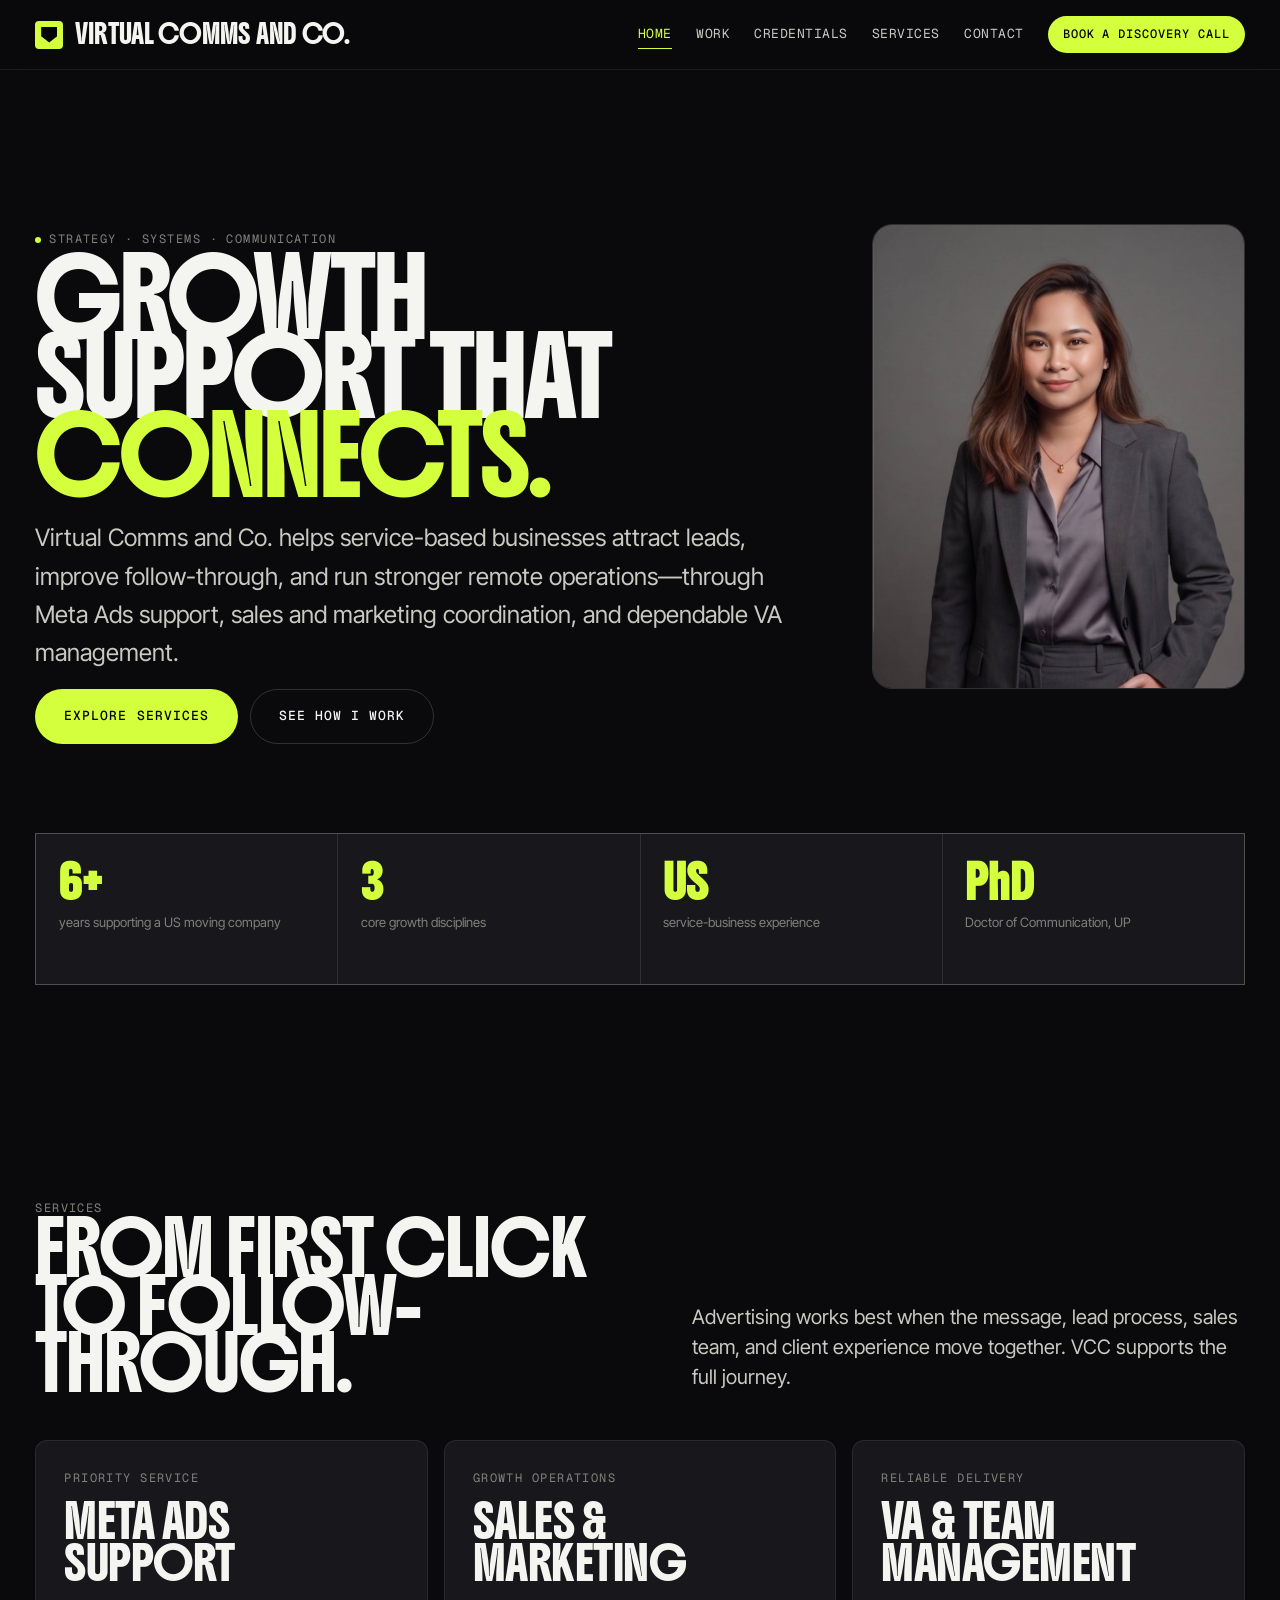
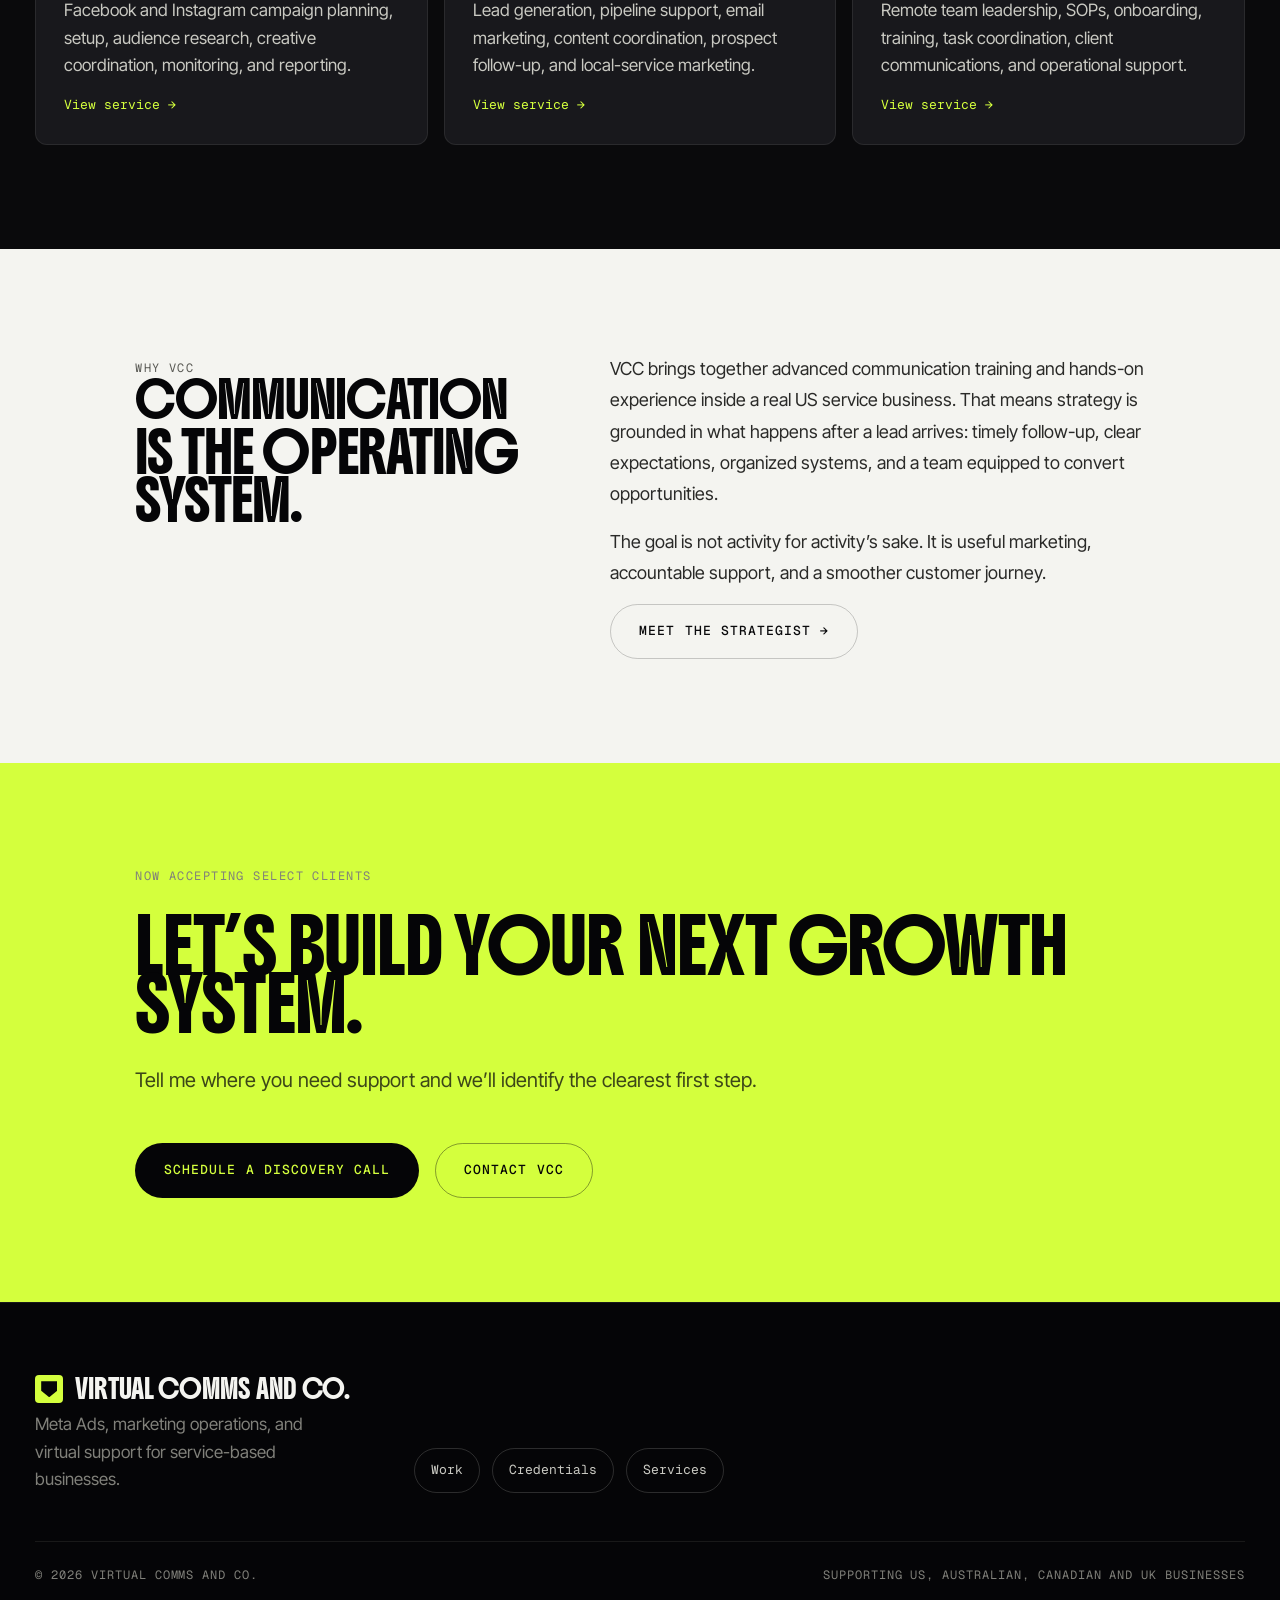
==== commit 939248e6: "Fix discovery inquiry form" ====
--- a/index.html
+++ b/index.html
@@ -1,7 +1,7 @@
 <!doctype html><html lang="en"><head>
 <meta charset="utf-8"><meta name="viewport" content="width=device-width,initial-scale=1">
 <title>Virtual Comms and Co. | Meta Ads, Marketing & VA Support</title>
-<meta name="description" content="Virtual Comms and Co. by Marianne helps service businesses grow through Meta Ads support, sales and marketing operations, lead generation, and reliable virtual assistance.">
+<meta name="description" content="Virtual Comms and Co. helps service businesses grow through Meta Ads support, sales and marketing operations, lead generation, and reliable virtual assistance.">
 <link rel="preconnect" href="https://fonts.googleapis.com"><link rel="preconnect" href="https://fonts.gstatic.com" crossorigin>
 <link rel="stylesheet" href="https://fonts.googleapis.com/css2?family=Boldonse&family=Inter+Tight:wght@400;500;600;700&family=Geist+Mono:wght@400;500&display=swap">
 <link rel="stylesheet" href="assets/css/styles.css?v=18"></head><body>
@@ -14,7 +14,7 @@
 <div class="mobile-drawer" id="mobile-drawer" aria-hidden="true"><button class="drawer-close" aria-label="Close menu">Close</button><a href="index.html">Home</a><a href="work.html">Work</a><a href="studio.html">Credentials</a><a href="services.html">Services</a><a href="contact.html">Contact</a></div>
 <main id="main">
 <section class="vcc-hero home-hero"><div class="container container--wide"><div class="vcc-hero-grid">
-<div><span class="eyebrow"><span class="dot"></span>Strategy · systems · communication</span><h1 class="vcc-title">Growth support that <span class="lime">connects.</span></h1><p class="vcc-lead">Virtual Comms and Co. by Marianne helps service-based businesses attract leads, improve follow-through, and run stronger remote operations—through Meta Ads support, sales and marketing coordination, and dependable VA management.</p><div class="hero-cta-row"><a class="btn btn--primary btn--lg" href="services.html">Explore services</a><a class="btn btn--ghost btn--lg" href="work.html">See how I work</a></div></div>
+<div><span class="eyebrow"><span class="dot"></span>Strategy · systems · communication</span><h1 class="vcc-title">Growth support that <span class="lime">connects.</span></h1><p class="vcc-lead">Virtual Comms and Co. helps service-based businesses attract leads, improve follow-through, and run stronger remote operations—through Meta Ads support, sales and marketing coordination, and dependable VA management.</p><div class="hero-cta-row"><a class="btn btn--primary btn--lg" href="services.html">Explore services</a><a class="btn btn--ghost btn--lg" href="work.html">See how I work</a></div></div>
 <aside class="vcc-visual"><img class="vcc-hero-photo" src="assets/img/work-still-1.jpg" alt="Professional portrait of Marianne Cabral in a charcoal suit"><div class="vcc-proof" aria-label="Experience highlights"><div><strong>6+</strong><span>years supporting a US moving company</span></div><div><strong>3</strong><span>core growth disciplines</span></div><div><strong>US</strong><span>service-business experience</span></div><div><strong>PhD</strong><span>Doctor of Communication, UP</span></div></div></aside>
 </div></div></section>
 <section><div class="container container--wide"><div class="section-head"><div><span class="eyebrow">Services</span><h2>From first click<br>to follow-through.</h2></div><p class="lede">Advertising works best when the message, lead process, sales team, and client experience move together. VCC supports the full journey.</p></div>
@@ -27,4 +27,4 @@
 <section class="closing-cta"><div class="container container--narrow"><span class="label">Now accepting select clients</span><h2>Let’s build your next growth system.</h2><p class="lede">Tell me where you need support and we’ll identify the clearest first step.</p><div class="cta-row"><a class="btn btn--dark btn--lg" href="services.html#inquiry">Schedule a discovery call</a><a class="btn btn--ghost btn--lg" href="contact.html">Contact VCC</a></div></div></section>
 </main>
 <footer class="site-footer"><div class="container container--wide"><div class="footer-top"><div><span class="brand"><span class="brand-mark"></span> Virtual Comms and Co.</span><p class="vcc-footer-note">Meta Ads, marketing operations, and virtual support for service-based businesses.</p></div><div class="tool-cloud"><a class="tool-chip" href="work.html">Work</a><a class="tool-chip" href="studio.html">Credentials</a><a class="tool-chip" href="services.html">Services</a></div></div><div class="footer-bottom"><span>© 2026 Virtual Comms and Co.</span><span>Supporting US, Australian, Canadian and UK businesses</span></div></div></footer>
-<script src="assets/js/site.js?v=3" defer></script></body></html>
+<script src="assets/js/site.js?v=4" defer></script></body></html>
--- a/assets/css/styles.css
+++ b/assets/css/styles.css
@@ -189,6 +189,8 @@
 .field textarea { min-height:140px; resize:vertical; }
 .form-note,.form-status { color:var(--fg-mute); font-size:var(--text-sm); }
 .form-status { color:var(--lime); min-height:1.5em; }
+.form-email-link { color:inherit; text-decoration:underline; text-underline-offset:.18em; font-weight:600; }
+.form-email-link:hover { color:var(--fg); }
 .vcc-footer-note { max-width:480px; color:var(--fg-mute); }
 @media (max-width:900px) {
   .vcc-hero-grid,.vcc-split,.inquiry-wrap { grid-template-columns:1fr; }
